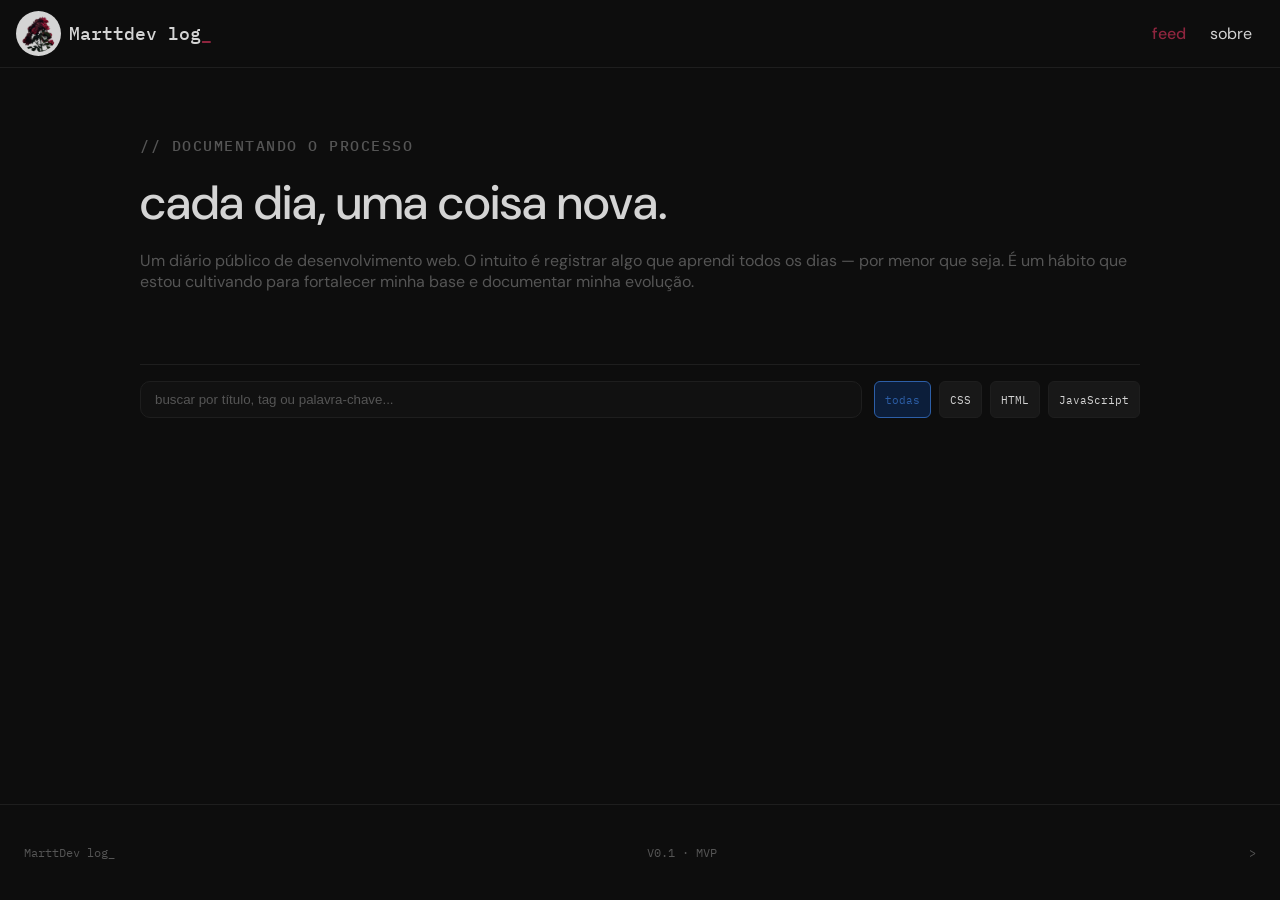
==== index.html @ 19cb24f8 "feat: estrutura do feed e sistema de logs dinâmicos" ====
<!DOCTYPE html>
<html lang="pt-BR">
<head>
    <meta charset="UTF-8">
    <meta name="viewport" content="width=device-width, initial-scale=1.0">
    <title>MarttDev log_ — feed de aprendizado</title>

    <link rel="shortcut icon" href="assets/favicon.png" type="image/x-icon">
    <link rel="stylesheet" href="styles/base.css">
    <link rel="stylesheet" href="styles/header.css">
    <link rel="stylesheet" href="styles/hero.css">
    <link rel="stylesheet" href="styles/entries-grid.css">
    <link rel="stylesheet" href="styles/toolbar.css">

    <link rel="stylesheet" href="https://cdnjs.cloudflare.com/ajax/libs/font-awesome/6.4.2/css/all.min.css">
</head>
<body data-page="feed">
    <header class="header">
        <div class="logo">
            <img src="assets/logo-img.png" alt="Imagem de rosas vermelhas">
            <a href="/index.html">Marttdev log<span>_</span></a>
        </div>

        <nav class="menu">
            <ul>
                <li data-link="feed"><a href="/index.html">feed</a></li>
                <li data-link="about"><a href="/sobre.html">sobre</a></li>
            </ul>
        </nav>
    </header>

    <main>
        <section class="hero">
            <p class="eyebrow">// Documentando o processo</p>

            <h1>cada dia, uma coisa nova.</h1>
            <p>Um diário público de desenvolvimento web. O intuito é registrar algo que aprendi todos os dias — por menor que seja. É um hábito que estou cultivando para fortalecer minha base e documentar minha evolução.</p>
        </section>

        <div class="toolbar">
            <input type="text" class="search-input" id="search-input" placeholder="buscar por título, tag ou palavra-chave...">
            <div class="tags-container">
                <button class="chip active" >todas</button>
                <button class="chip " >CSS</button>
                <button class="chip " >HTML</button>
                <button class="chip " >JavaScript</button>
            </div>
        </div>

        <div class="entries-grid" id="entries-container"></div>
    </main>

    <footer>
        <span>MarttDev log_</span>
        <span>V0.1 · MVP </span>>
    </footer>
    
    <script src="scripts/api.js"></script>
    <script src="scripts/main.js"></script>
</body>
</html>


<!-- c0rtan4_2026 -->
---- styles/base.css ----
@import url('https://fonts.googleapis.com/css2?family=DM+Sans:ital,opsz,wght@0,9..40,100..1000;1,9..40,100..1000&family=IBM+Plex+Mono:ital,wght@0,100;0,200;0,300;0,400;0,500;0,600;0,700;1,100;1,200;1,300;1,400;1,500;1,600;1,700&display=swap');

:root {
    --background: #0d0d0d;
    --surface: #111111;

    --text: #d4d4d4;
    --muted: #555555;

    --accent-blue: #2d5fa8;
    --accent-wine: #8e253e;

    --tag-gray-text: #555555;
    --tag-gray-bg: #181818;
    --tag-blue-bg: #0c1e3a;


    --border: #1e1e1e;
    --border-hover: #2a2a2a;

    --font-sans: "DM Sans",system-ui, sans-serif;
    --font-monospace: "IBM Plex Mono", ui-monospace, monospace;
}

* {
    margin: 0;
    padding: 0;
    box-sizing: border-box;
}

ul {
    list-style: none;
}

a {
    text-decoration: none;
    color: inherit;
}

body {
    font-family: var(--font-sans);
    background-color: var(--background);
    color: var(--text);
    display: flex;
    flex-direction: column;
    min-height: 100dvh;
}

main {
    flex: 1;
    padding: 0 1rem;
    max-width: 1032px;
    margin: 0 auto;
}

footer {
    font-family: var(--font-monospace);
    font-size: 0.75rem;
    display: flex;
    justify-content: space-between;
    align-items: center;
    padding: 2.5rem 1.5rem;
    color: var(--muted);
    border-top: 1px solid var(--border);
}

h1 {
    font-size: clamp(32px, 5vw, 48px);
    font-weight: 500;
    color: var(--text);
}

.content {
    display: flex;
    flex-direction: column;
    gap: 1.25rem;
    line-height: 1.75;
}

.eyebrow {
    font-family: var(--font-monospace);
    font-size: 0.9375rem;
    font-weight: 500;
    text-transform: uppercase;
    letter-spacing: 0.1em;
    color: var(--muted);
}

.tags {
    display: flex;
    gap: 0.5rem;
    font-family: var(--font-monospace);
    font-size: 0.6875rem;
    color: var(--tag-gray-text);
}

.tags span {
    background-color: var(--tag-gray-bg);
    padding: 0.1875rem 0.5rem;
    border-radius: 6px;
}
---- styles/header.css ----
.header {
    position: fixed;
    background-color: var(--background);
    display: flex;
    justify-content: space-between;
    align-items: center;
    width: 100%;
    height: 68px;
    padding: 1rem 1rem;
    border-bottom: 1px solid var(--border);
}

.logo {
    display: flex;
    align-items: center;
    gap: 0.5rem;
}

.logo a {
    font-family: var(--font-monospace);
    font-size: 0.9375rem;
    font-weight: 500;
}

.logo img {
    width: 45px;
    background-color: var(--text);
    border-radius: 50%;
    padding: 0.25rem;
}

.logo span {
    color: var(--accent-wine);
    animation: blink 1.5s step-end infinite; 
}

.menu ul {
    display: flex;
}

.menu ul li {
    font-size: 0.875rem;
    color: var(--text);
    padding: 0.5rem 0.75rem;
    border-radius: 10px;
    transition: background-color 0.2s ease-in-out;
    cursor: pointer;
}

body[data-page="feed"] [data-link="feed"] a,
body[data-page="about"] [data-link="about"] a {
    color: var(--accent-wine);
    font-weight: 500;
}

@keyframes blink {
    0%, 100% { opacity: 1; }
    50% { opacity: 0; }
}


@media (min-width: 640px) {
    .logo a {
        font-size: 1.125rem;
    }

    .menu ul li {
        font-size: 1rem;
    }
}
---- styles/hero.css ----
.hero {
    display: flex;
    flex-direction: column;
    gap: 1rem;
    padding: 8.5rem 0 4.5rem;
    margin-bottom: 1rem;
    color: var(--muted);
    border-bottom: 1px solid var(--border);
}
---- styles/entries-grid.css ----
.entries-grid {
    display: grid;
    grid-template-columns: repeat(auto-fill, minmax(300px, 1fr));
    gap: 1rem;
    margin-bottom: 4rem;
}

.entries-grid a {
    cursor: pointer;
}

.entries-grid .card {
    display: flex;
    flex-direction: column;
    gap: 0.75rem;
    height: 100%;
    background-color: var(--surface);
    border: 1px solid var(--border);
    border-radius: 10px;
    padding: 1.5rem;
    transition: border-color 0.15s ease-in-out;
}

.entries-grid .card:hover {
    border-color: var(--border-hover);
}

.card .date {
    font-family: var(--font-monospace);
    font-size: 0.75rem;
    color: var(--muted);
}

.card h2 {
    font-size: 1.125rem;
    font-weight: 500;
}

.card .summary {
    font-size: 0.875rem;
    color: var(--muted);
    line-height: 1.6;
}

.card.hidden {
    display: none;
}
---- styles/toolbar.css ----
.toolbar {
    display: flex;
    gap: 0.75rem;
    margin-bottom: 1.5rem;
}

.toolbar .search-input {
    background-color: var(--surface);
    color: var(--text);
    width: 100%;
    padding: 0.625rem 0.875rem;
    border: 1px solid var(--border);
    border-radius: 0.625rem;
    outline: none;
}

.toolbar .search-input::placeholder {
    color: var(--muted);
}

.toolbar .search-input:focus-visible {
    outline: 1px solid var(--border-hover);
}

.tags-container {
    display: flex;
    gap: 0.5rem;
}

.tags-container .chip {
    font-family: var(--font-monospace);
    font-size: 0.6875rem;
    background-color: var(--tag-gray-bg);
    color: var(--text);
    width: fit-content;
    padding: 0.3125rem 0.625rem;
    border: 1px solid var(--border);
    border-radius: 6px;
    cursor: pointer;
    transition: 0.15s;
}

.chip.active {
    background-color: var(--tag-blue-bg);
    color: var(--accent-blue);
    border: 1px solid var(--accent-blue);
}

@media (max-width: 640px) {
    .toolbar {
        flex-direction: column;
    }
}
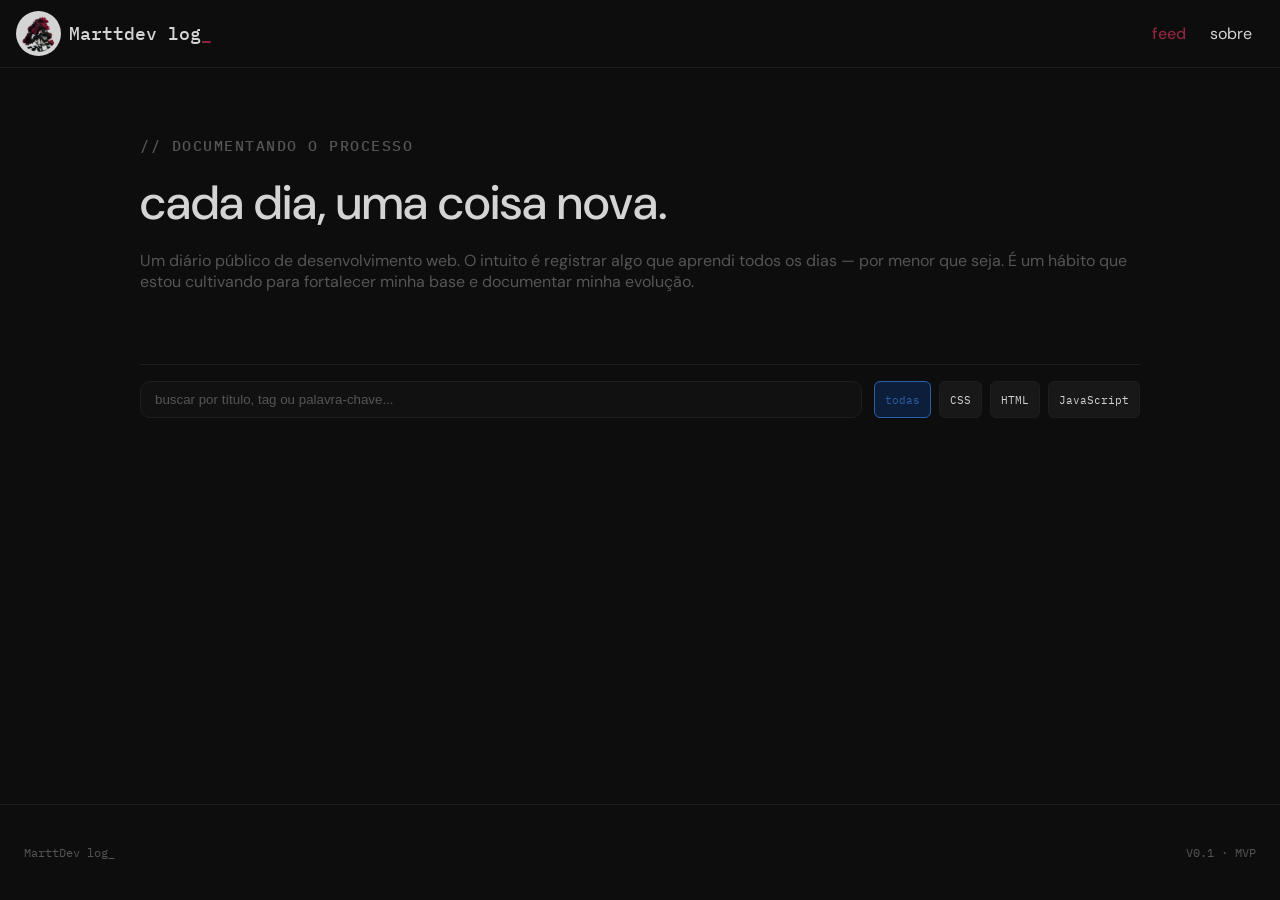
==== commit f2c13a7d: "fix: corrige erro de sintaxe no footer e formatação de tags" ====
--- a/index.html
+++ b/index.html
@@ -18,13 +18,13 @@
     <header class="header">
         <div class="logo">
             <img src="assets/logo-img.png" alt="Imagem de rosas vermelhas">
-            <a href="/index.html">Marttdev log<span>_</span></a>
+            <a href="index.html">Marttdev log<span>_</span></a>
         </div>
 
         <nav class="menu">
             <ul>
-                <li data-link="feed"><a href="/index.html">feed</a></li>
-                <li data-link="about"><a href="/sobre.html">sobre</a></li>
+                <li data-link="feed"><a href="index.html">feed</a></li>
+                <li data-link="about"><a href="sobre.html">sobre</a></li>
             </ul>
         </nav>
     </header>
@@ -52,13 +52,10 @@
 
     <footer>
         <span>MarttDev log_</span>
-        <span>V0.1 · MVP </span>>
+        <span>V0.1 · MVP </span>
     </footer>
     
     <script src="scripts/api.js"></script>
     <script src="scripts/main.js"></script>
 </body>
-</html>
-
-
-<!-- c0rtan4_2026 -->+</html>
--- a/styles/base.css
+++ b/styles/base.css
@@ -88,6 +88,7 @@
 
 .tags {
     display: flex;
+    flex-wrap: wrap;
     gap: 0.5rem;
     font-family: var(--font-monospace);
     font-size: 0.6875rem;
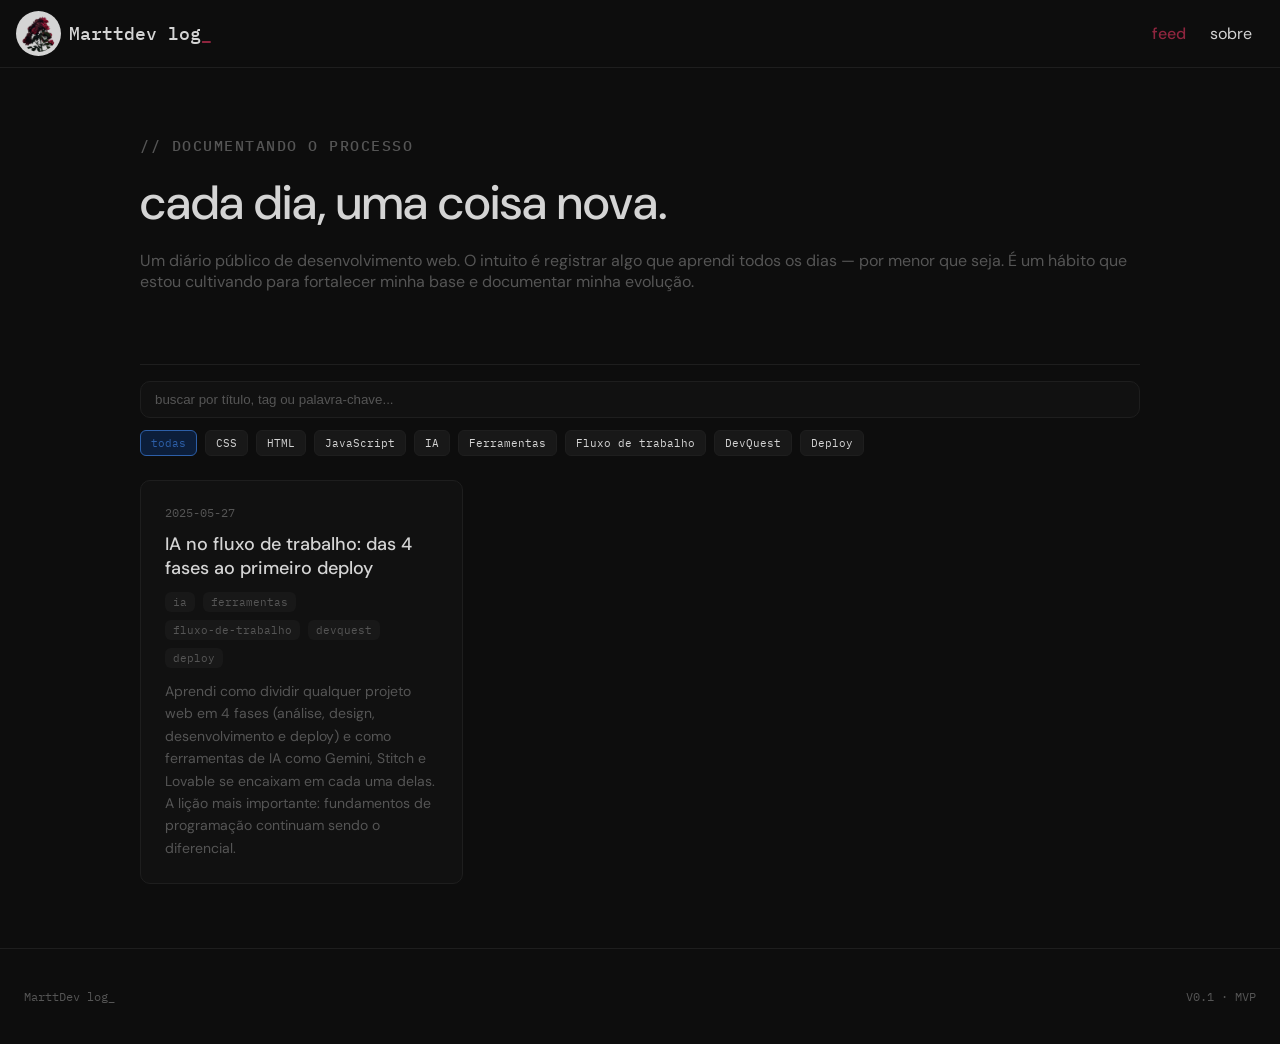
==== commit 7e73cb6b: "style: torna a toolbar vertical e adiciona novos chips de filtro" ====
--- a/index.html
+++ b/index.html
@@ -44,6 +44,11 @@
                 <button class="chip " >CSS</button>
                 <button class="chip " >HTML</button>
                 <button class="chip " >JavaScript</button>
+                <button class="chip " >IA</button>
+                <button class="chip " >Ferramentas</button>
+                <button class="chip " >Fluxo de trabalho</button>
+                <button class="chip " >DevQuest</button>
+                <button class="chip " >Deploy</button>
             </div>
         </div>
 
--- a/styles/toolbar.css
+++ b/styles/toolbar.css
@@ -1,5 +1,6 @@
 .toolbar {
     display: flex;
+    flex-direction: column;
     gap: 0.75rem;
     margin-bottom: 1.5rem;
 }
@@ -24,6 +25,7 @@
 
 .tags-container {
     display: flex;
+    flex-wrap: wrap;
     gap: 0.5rem;
 }
 
@@ -44,10 +46,4 @@
     background-color: var(--tag-blue-bg);
     color: var(--accent-blue);
     border: 1px solid var(--accent-blue);
-}
-
-@media (max-width: 640px) {
-    .toolbar {
-        flex-direction: column;
-    }
 }
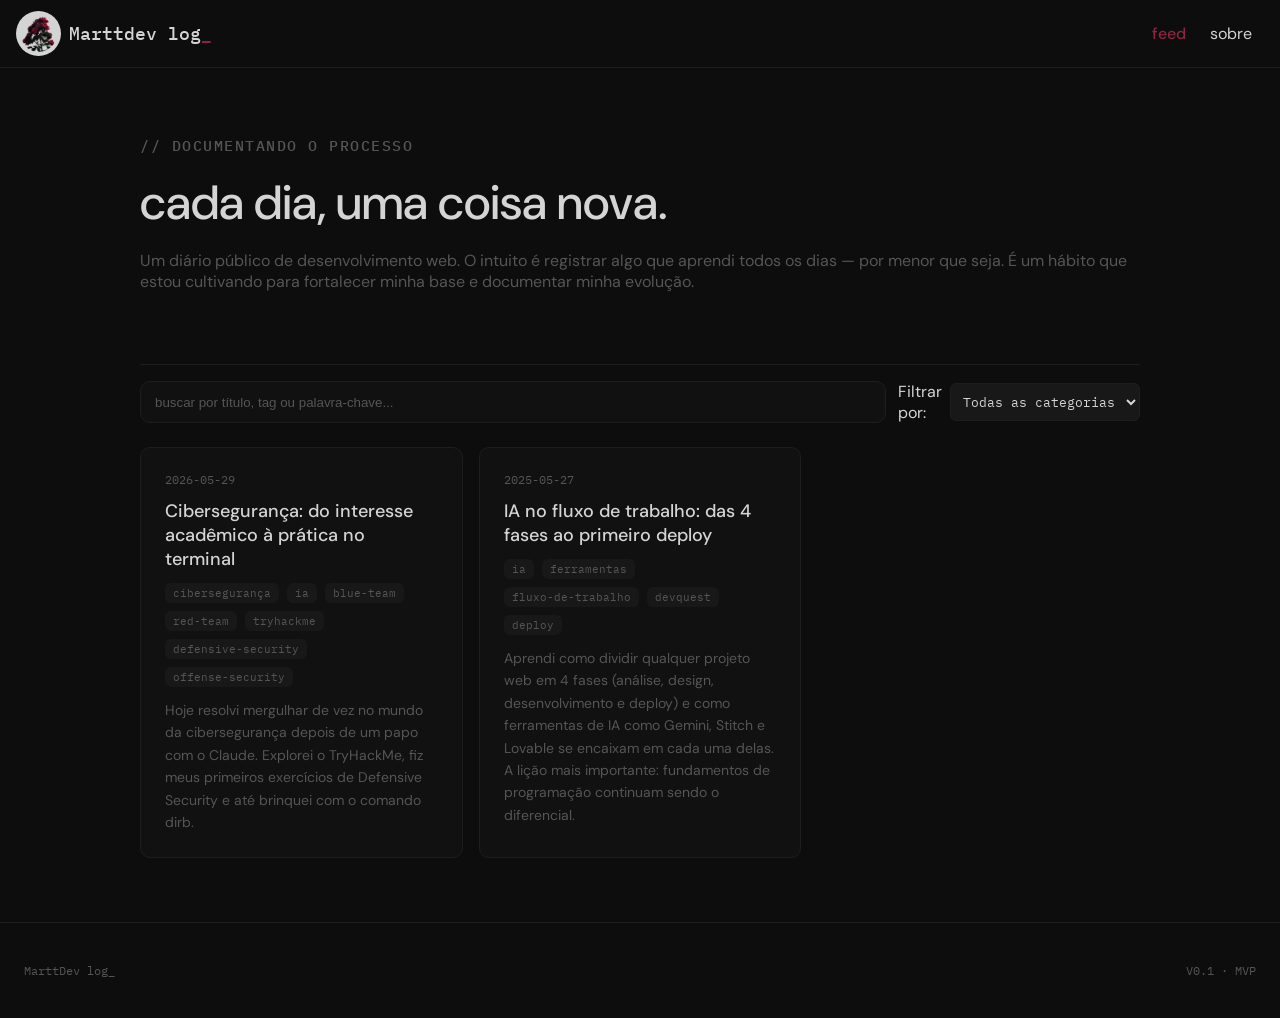
==== commit d0d07645: "feat: substitui chips por filtro automático e padroniza visual dos registros" ====
--- a/index.html
+++ b/index.html
@@ -40,15 +40,8 @@
         <div class="toolbar">
             <input type="text" class="search-input" id="search-input" placeholder="buscar por título, tag ou palavra-chave...">
             <div class="tags-container">
-                <button class="chip active" >todas</button>
-                <button class="chip " >CSS</button>
-                <button class="chip " >HTML</button>
-                <button class="chip " >JavaScript</button>
-                <button class="chip " >IA</button>
-                <button class="chip " >Ferramentas</button>
-                <button class="chip " >Fluxo de trabalho</button>
-                <button class="chip " >DevQuest</button>
-                <button class="chip " >Deploy</button>
+                <label for="tag-filter">Filtrar por:</label>
+                <select name="tag-filter" class="tag-select" id="tag-filter"></select>
             </div>
         </div>
 
--- a/styles/base.css
+++ b/styles/base.css
@@ -14,6 +14,13 @@
     --tag-gray-bg: #181818;
     --tag-blue-bg: #0c1e3a;
 
+    --success: #10b981;
+    --warning: #f59e0b;
+    --warning-dark: #d97706;
+    --danger: #ff5f57;
+    
+    --terminal-green: #28c840;
+    --terminal-yellow: #febc2e;
 
     --border: #1e1e1e;
     --border-hover: #2a2a2a;
--- a/styles/toolbar.css
+++ b/styles/toolbar.css
@@ -1,6 +1,6 @@
 .toolbar {
     display: flex;
-    flex-direction: column;
+    /* flex-direction: column; */
     gap: 0.75rem;
     margin-bottom: 1.5rem;
 }
@@ -25,25 +25,32 @@
 
 .tags-container {
     display: flex;
-    flex-wrap: wrap;
+    align-items: center;
     gap: 0.5rem;
 }
 
-.tags-container .chip {
-    font-family: var(--font-monospace);
-    font-size: 0.6875rem;
+.tag-select {
     background-color: var(--tag-gray-bg);
     color: var(--text);
-    width: fit-content;
-    padding: 0.3125rem 0.625rem;
     border: 1px solid var(--border);
+    padding: 0.5rem;
     border-radius: 6px;
+    font-family: var(--font-monospace);
     cursor: pointer;
-    transition: 0.15s;
+    outline: none;
 }
 
-.chip.active {
-    background-color: var(--tag-blue-bg);
-    color: var(--accent-blue);
-    border: 1px solid var(--accent-blue);
+.tag-select:focus {
+    border-color: var(--accent-blue);
+}
+
+@media (max-width: 600px) {
+    .toolbar {
+        flex-direction: column;
+    }
+
+    .tags-container {
+        width: 100%;
+        justify-content: space-between;
+    }
 }
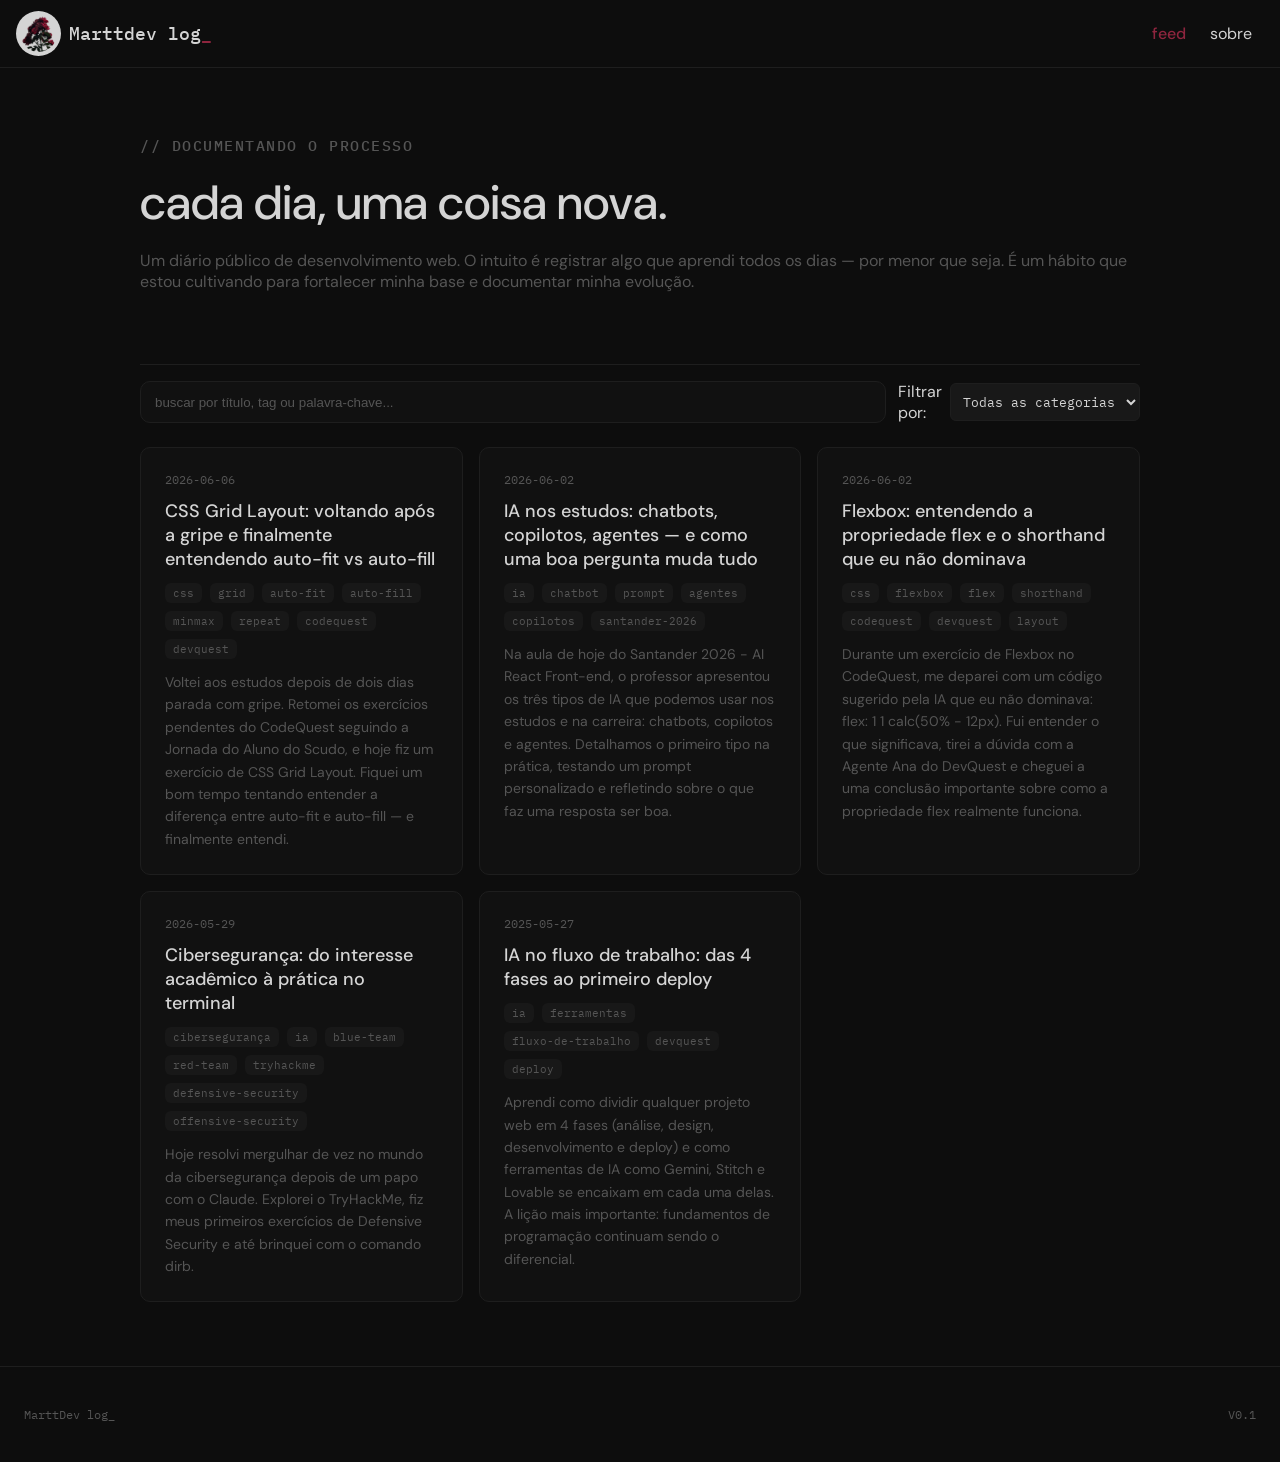
==== commit 9aebfc89: "chore: atualiza versão no rodapé removendo indicador de MVP" ====
--- a/index.html
+++ b/index.html
@@ -50,7 +50,7 @@
 
     <footer>
         <span>MarttDev log_</span>
-        <span>V0.1 · MVP </span>
+        <span>V0.1</span>
     </footer>
     
     <script src="scripts/api.js"></script>
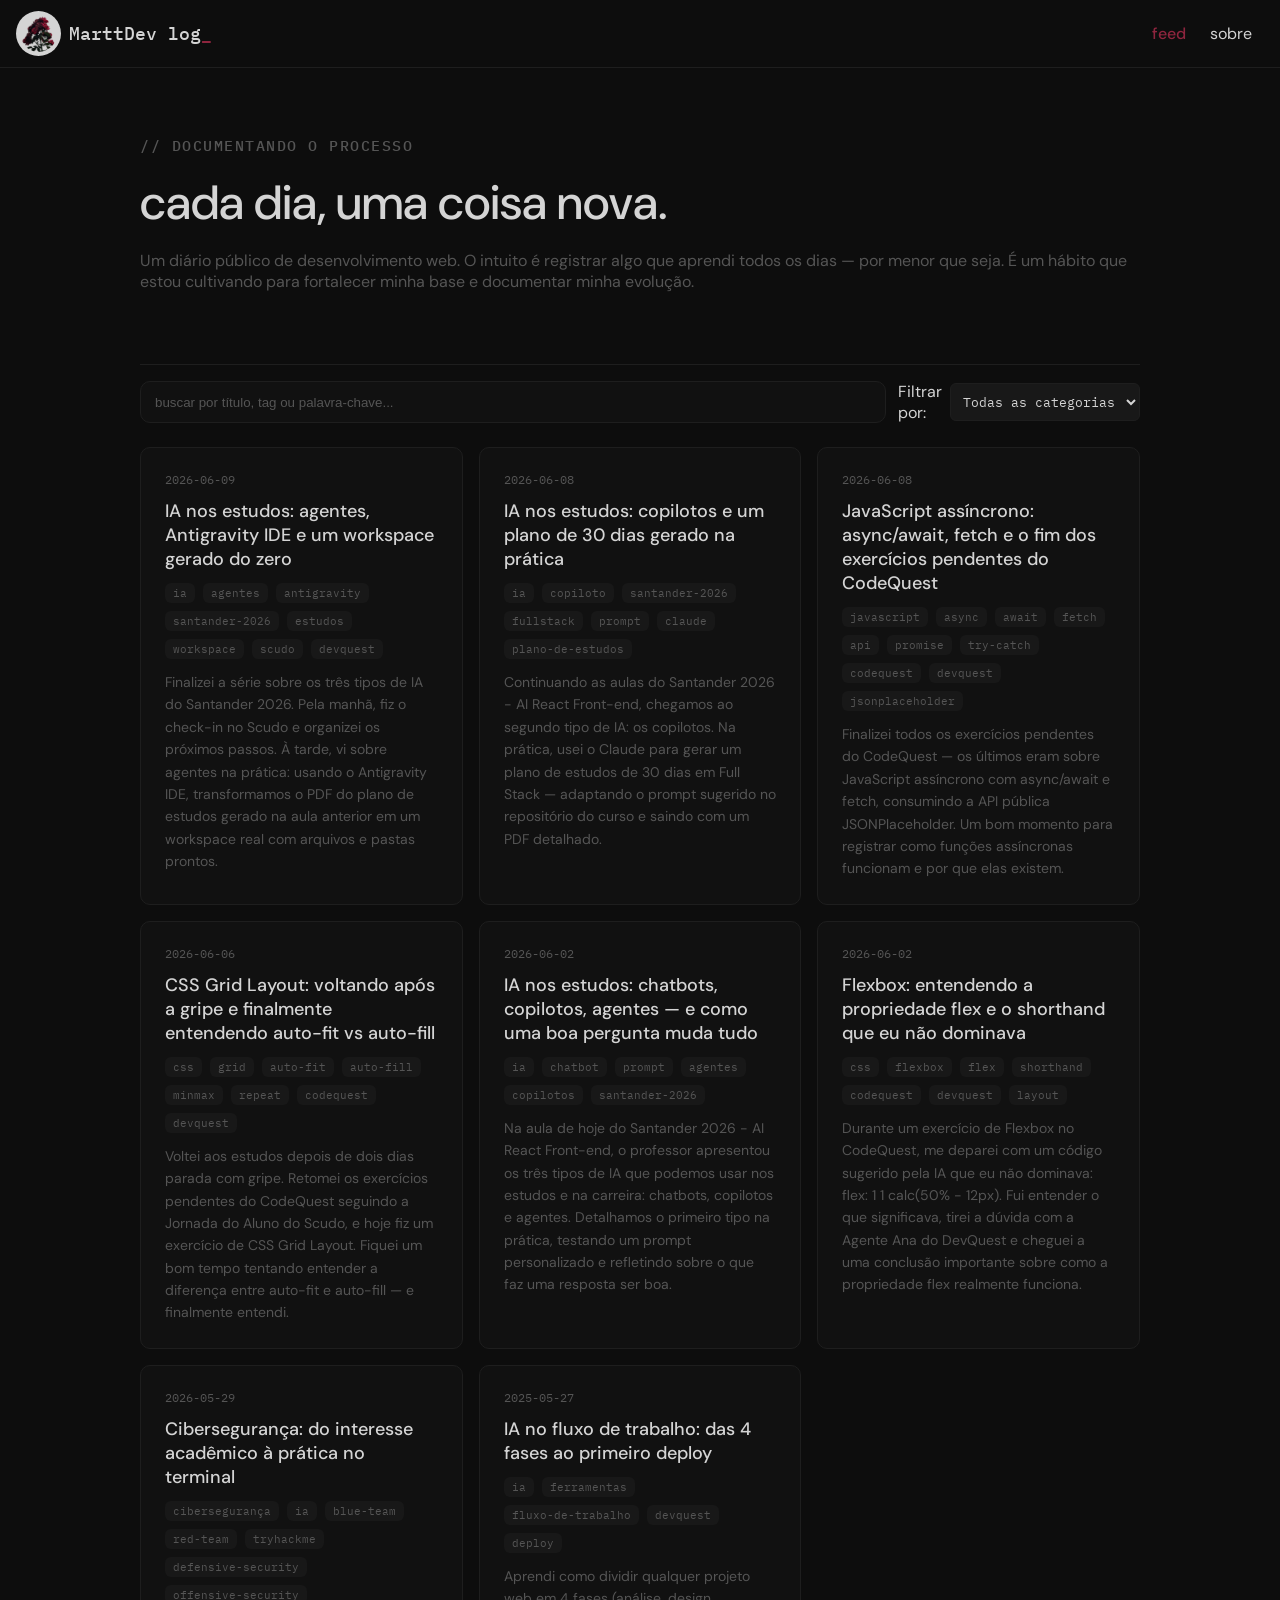
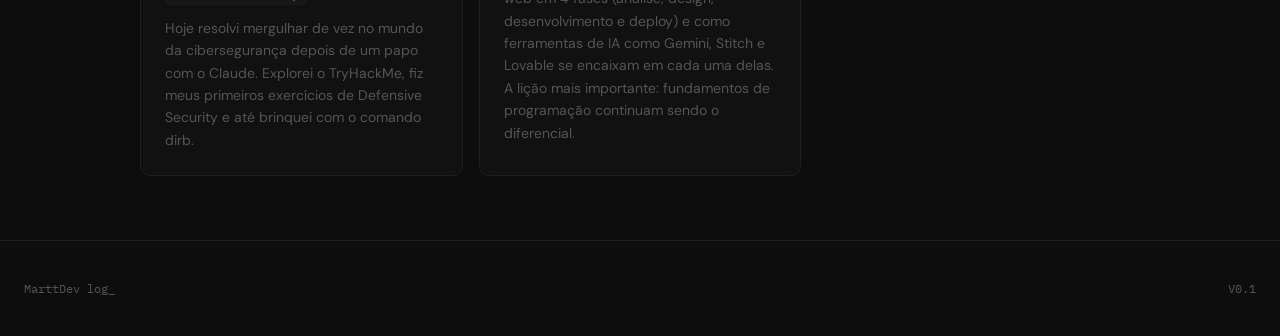
==== commit 6fbcbe83: "fix(header): corrige capitalização do nome MarttDev na logo" ====
--- a/index.html
+++ b/index.html
@@ -18,7 +18,7 @@
     <header class="header">
         <div class="logo">
             <img src="assets/logo-img.png" alt="Imagem de rosas vermelhas">
-            <a href="index.html">Marttdev log<span>_</span></a>
+            <a href="index.html">MarttDev log<span>_</span></a>
         </div>
 
         <nav class="menu">
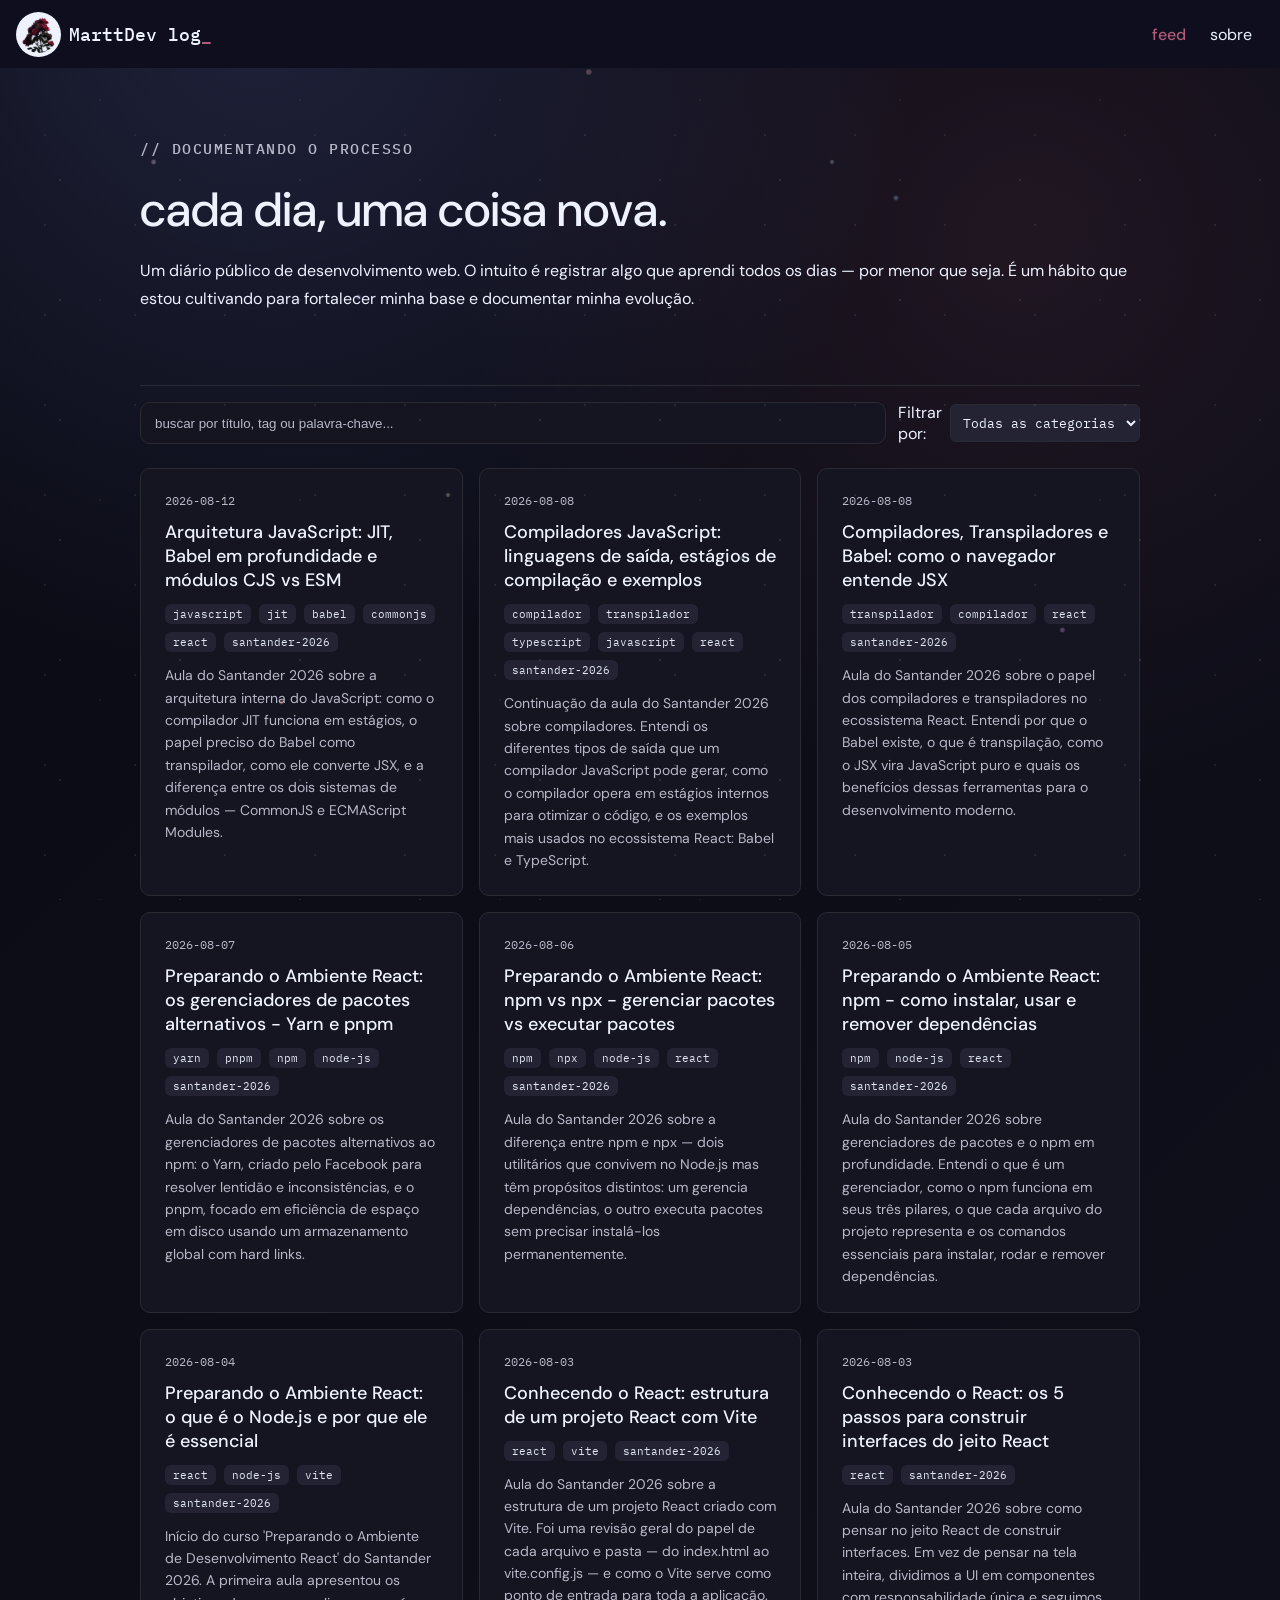
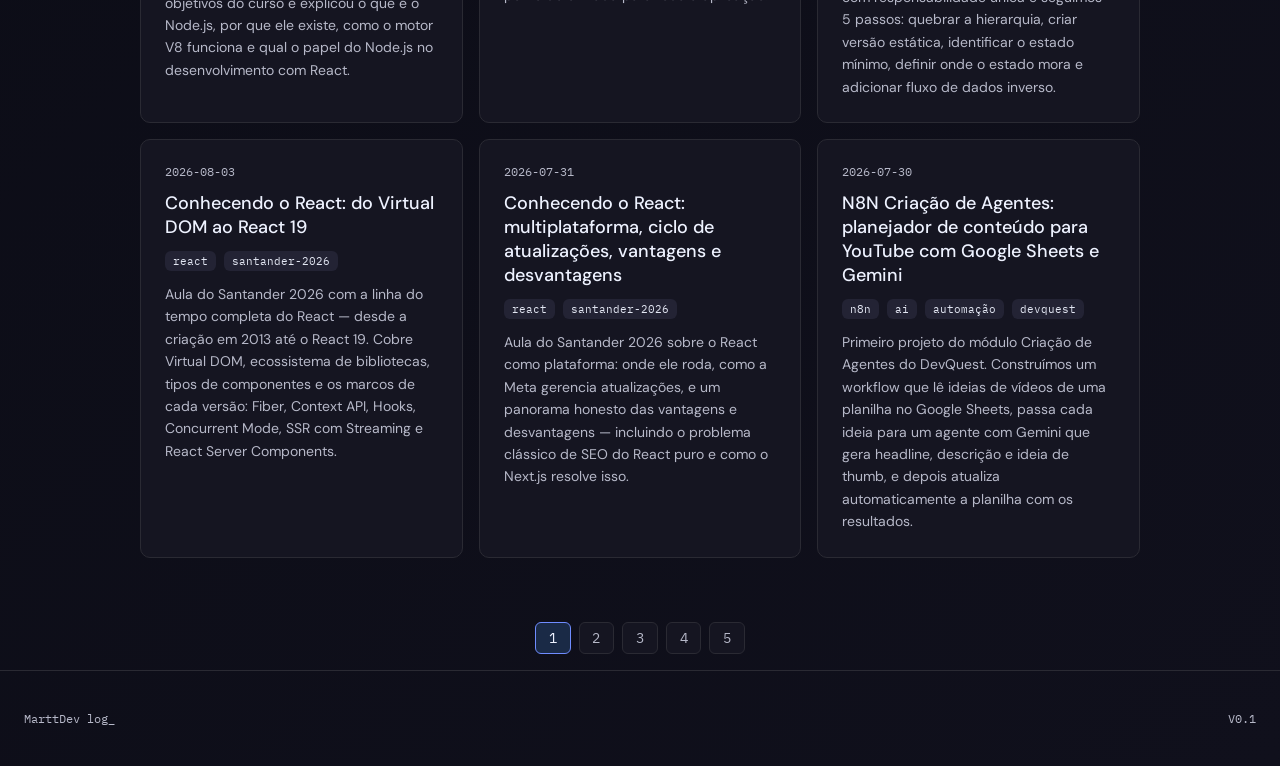
==== commit 86de979c: "feat: adiciona paginação no feed de posts" ====
--- a/index.html
+++ b/index.html
@@ -46,6 +46,7 @@
         </div>
 
         <div class="entries-grid" id="entries-container"></div>
+        <div id="pagination-container" class="pagination"></div>
     </main>
 
     <footer>
--- a/styles/base.css
+++ b/styles/base.css
@@ -1,29 +1,30 @@
 @import url('https://fonts.googleapis.com/css2?family=DM+Sans:ital,opsz,wght@0,9..40,100..1000;1,9..40,100..1000&family=IBM+Plex+Mono:ital,wght@0,100;0,200;0,300;0,400;0,500;0,600;0,700;1,100;1,200;1,300;1,400;1,500;1,600;1,700&display=swap');
 
 :root {
-    --background: #0d0d0d;
-    --surface: #111111;
+    --background: #0e0e1e;
+    --surface: #151521;
 
-    --text: #d4d4d4;
-    --muted: #555555;
+    --text: #eef2ff;
+    --muted: #b7b9c9;
 
-    --accent-blue: #2d5fa8;
-    --accent-wine: #8e253e;
+    --accent-blue: #6f8cff;
+    --accent-wine: #b15b78;
+    --accent-cosmic: #8b95ff;
 
-    --tag-gray-text: #555555;
-    --tag-gray-bg: #181818;
-    --tag-blue-bg: #0c1e3a;
+    --tag-gray-text: #e2e6f2;
+    --tag-gray-bg: #232334;
+    --tag-blue-bg: #1a2a46;
 
-    --success: #10b981;
-    --warning: #f59e0b;
-    --warning-dark: #d97706;
-    --danger: #ff5f57;
+    --success: #34d399;
+    --warning: #fbbf24;
+    --warning-dark: #f59e0b;
+    --danger: #ff6b6b;
     
-    --terminal-green: #28c840;
-    --terminal-yellow: #febc2e;
+    --terminal-green: #32d74b;
+    --terminal-yellow: #ffbf47;
 
-    --border: #1e1e1e;
-    --border-hover: #2a2a2a;
+    --border: #2a2a33;
+    --border-hover: #3a3a48;
 
     --font-sans: "DM Sans",system-ui, sans-serif;
     --font-monospace: "IBM Plex Mono", ui-monospace, monospace;
@@ -33,6 +34,35 @@
     margin: 0;
     padding: 0;
     box-sizing: border-box;
+}
+
+html {
+    scrollbar-width: thin;
+    scrollbar-color: rgba(111, 140, 255, 0.55) transparent;
+}
+
+body::-webkit-scrollbar,
+html::-webkit-scrollbar {
+    width: 10px;
+    height: 10px;
+}
+
+body::-webkit-scrollbar-track, 
+html::-webkit-scrollbar-track {
+    background: transparent;
+}
+
+body::-webkit-scrollbar-thumb,
+html::-webkit-scrollbar-thumb {
+    background: linear-gradient(180deg, rgba(111, 140, 255, 0.75), rgba(177, 91, 120, 0.7));
+    border-radius: 999px;
+    border: 2px solid transparent;
+    background-clip: padding-box;
+}
+
+body::-webkit-scrollbar-thumb:hover,
+html::-webkit-scrollbar-thumb:hover {
+    background: linear-gradient(180deg, rgba(139, 149, 255, 0.9), rgba(193, 109, 135, 0.85));
 }
 
 ul {
@@ -51,6 +81,50 @@
     display: flex;
     flex-direction: column;
     min-height: 100dvh;
+    position: relative;
+    overflow-x: hidden;
+    background-image:
+        radial-gradient(circle at 20% 0%, rgba(139, 149, 255, 0.16), transparent 26%),
+        radial-gradient(circle at 80% 10%, rgba(177, 91, 120, 0.12), transparent 24%),
+        linear-gradient(135deg, #0a0b14 0%, #10101c 100%);
+}
+
+body::before {
+    content: "";
+    position: fixed;
+    inset: 0;
+    pointer-events: none;
+    background-image:
+        radial-gradient(circle, rgba(255,255,255,0.85) 1px, transparent 1px),
+        radial-gradient(circle, rgba(255,255,255,0.6) 1px, transparent 1px),
+        radial-gradient(circle, rgba(255,255,255,0.45) 1px, transparent 1px);
+    background-size: 120px 120px, 90px 90px, 200px 200px;
+    opacity: 0.12;
+}
+
+body::after {
+    content: "";
+    position: fixed;
+    inset: 0;
+    pointer-events: none;
+    background-image:
+        radial-gradient(circle at 12% 18%, rgba(255, 225, 255, 1) 1.5px, transparent 3px),
+        radial-gradient(circle at 28% 33%, rgba(203, 215, 255, 1) 1.5px, transparent 3px),
+        radial-gradient(circle at 46% 8%, rgba(255, 190, 205, 1) 1.7px, transparent 3.5px),
+        radial-gradient(circle at 70% 22%, rgba(176, 210, 255, 1) 1.5px, transparent 3px),
+        radial-gradient(circle at 83% 70%, rgba(230, 180, 255, 1) 1.6px, transparent 3px),
+        radial-gradient(circle at 22% 78%, rgba(255, 160, 150, 1) 1.5px, transparent 3px),
+        radial-gradient(circle at 58% 62%, rgba(220, 235, 255, 1) 1.4px, transparent 3px),
+        radial-gradient(circle at 35% 55%, rgba(255, 240, 210, 0.95) 1.2px, transparent 2.8px),
+        radial-gradient(circle at 65% 18%, rgba(190, 230, 255, 0.95) 1.2px, transparent 2.8px);
+    opacity: 0.28;
+    animation: star-twinkle 4.5s ease-in-out infinite alternate;
+}
+
+@keyframes star-twinkle {
+    0% { opacity: 0.30; }
+    50% { opacity: 0.12; }
+    100% { opacity: 0.30; }
 }
 
 main {
--- a/styles/header.css
+++ b/styles/header.css
@@ -1,13 +1,13 @@
 .header {
     position: fixed;
+    left: 50%;
+    transform: translateX(-50%);
     background-color: var(--background);
     display: flex;
     justify-content: space-between;
-    align-items: center;
     width: 100%;
     height: 68px;
     padding: 1rem 1rem;
-    border-bottom: 1px solid var(--border);
 }
 
 .logo {
--- a/styles/hero.css
+++ b/styles/hero.css
@@ -4,6 +4,10 @@
     gap: 1rem;
     padding: 8.5rem 0 4.5rem;
     margin-bottom: 1rem;
-    color: var(--muted);
+    color: var(--text);
     border-bottom: 1px solid var(--border);
+}
+
+.hero p {
+    line-height: 1.75;
 }
--- a/styles/toolbar.css
+++ b/styles/toolbar.css
@@ -1,6 +1,5 @@
 .toolbar {
     display: flex;
-    /* flex-direction: column; */
     gap: 0.75rem;
     margin-bottom: 1.5rem;
 }
@@ -38,6 +37,17 @@
     font-family: var(--font-monospace);
     cursor: pointer;
     outline: none;
+    scrollbar-width: thin;
+    scrollbar-color: rgba(111, 140, 255, 0.55) transparent;
+}
+
+.tag-select::-webkit-scrollbar {
+    width: 8px;
+}
+
+.tag-select::-webkit-scrollbar-thumb {
+    background: rgba(111, 140, 255, 0.55);
+    border-radius: 999px;
 }
 
 .tag-select:focus {
@@ -53,4 +63,37 @@
         width: 100%;
         justify-content: space-between;
     }
+}
+
+/* Paginação */
+.pagination {
+    display: flex;
+    justify-content: center;
+    align-items: center;
+    gap: 0.5rem;
+    margin-top: 3rem;
+    margin-bottom: 1rem;
+}
+
+.pagination button {
+    background-color: var(--surface);
+    color: var(--muted);
+    border: 1px solid var(--border);
+    padding: 0.4rem 0.8rem;
+    border-radius: 6px;
+    font-family: var(--font-monospace);
+    font-size: 0.875rem;
+    cursor: pointer;
+    transition: all 0.2s ease;
+}
+
+.pagination button:hover {
+    border-color: var(--border-hover);
+    color: var(--text);
+}
+
+.pagination button.active {
+    background-color: var(--tag-blue-bg);
+    color: var(--text);
+    border-color: var(--accent-blue);
 }
